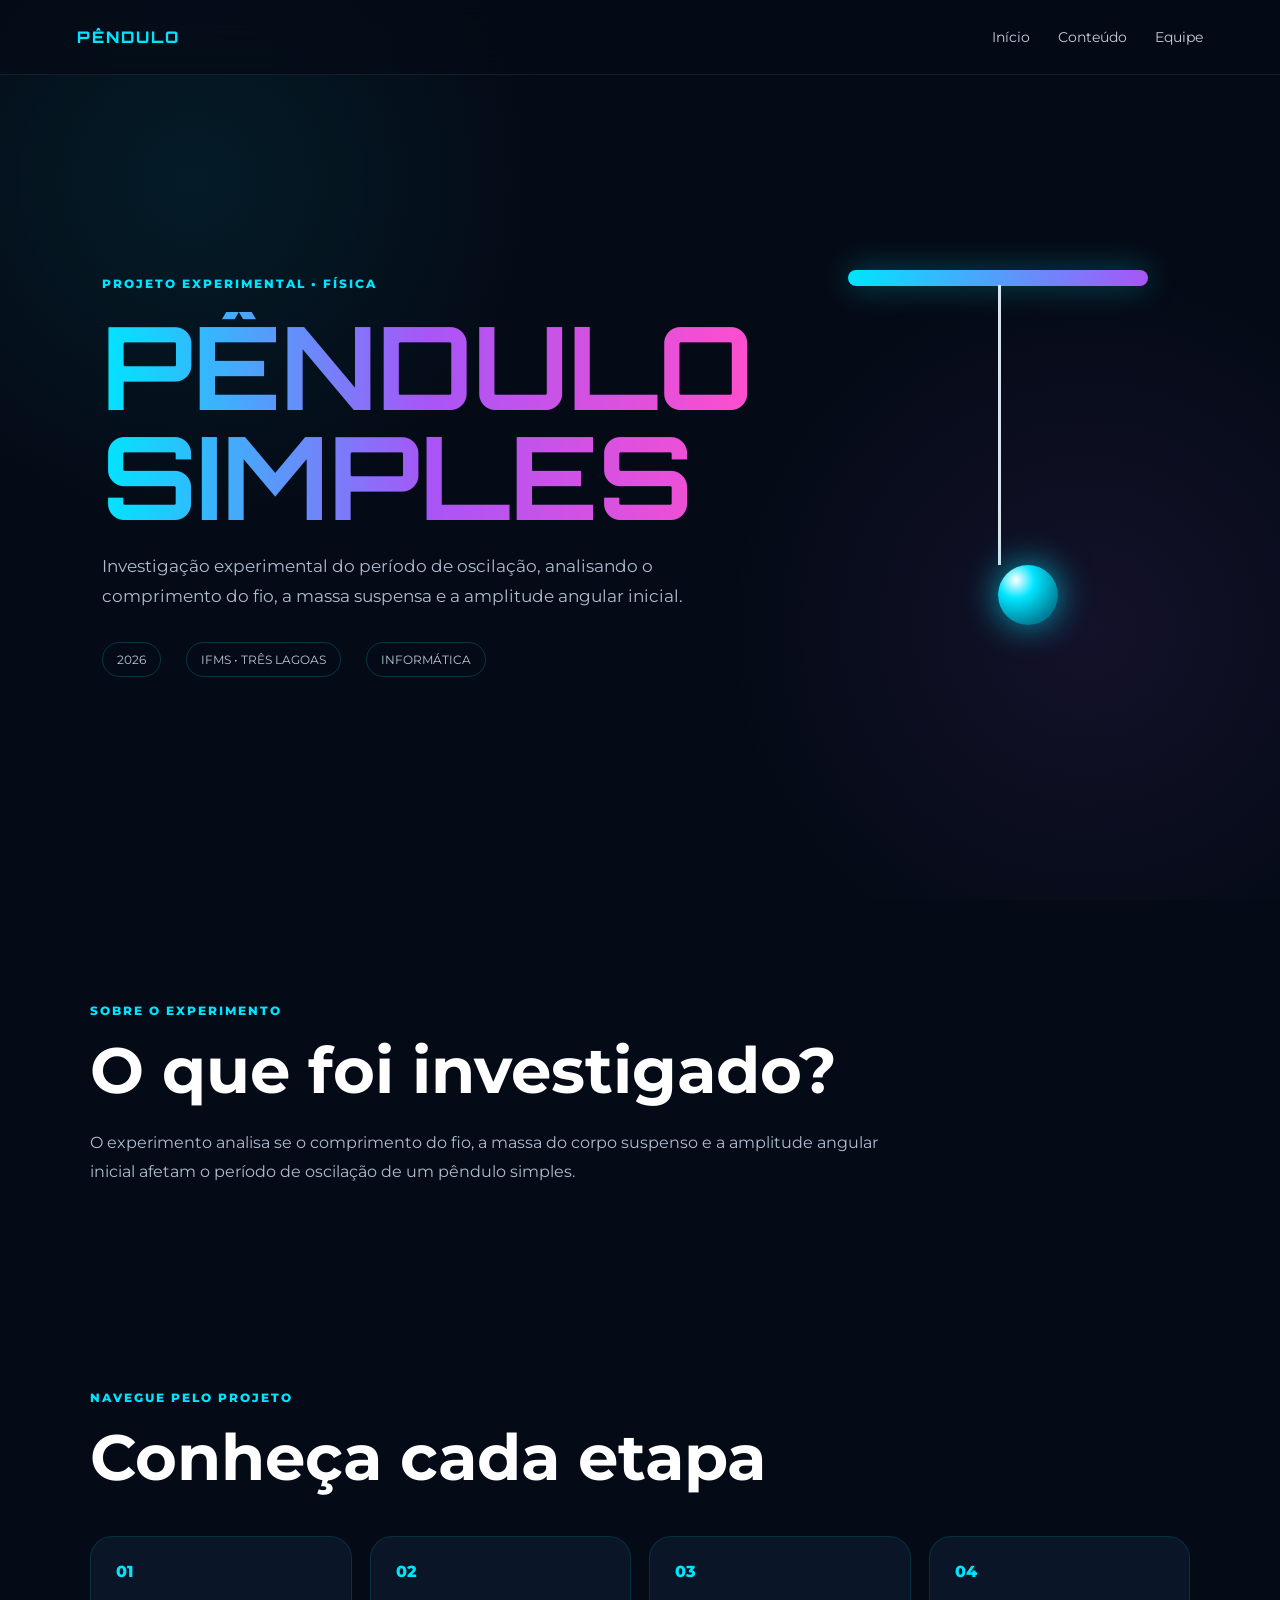
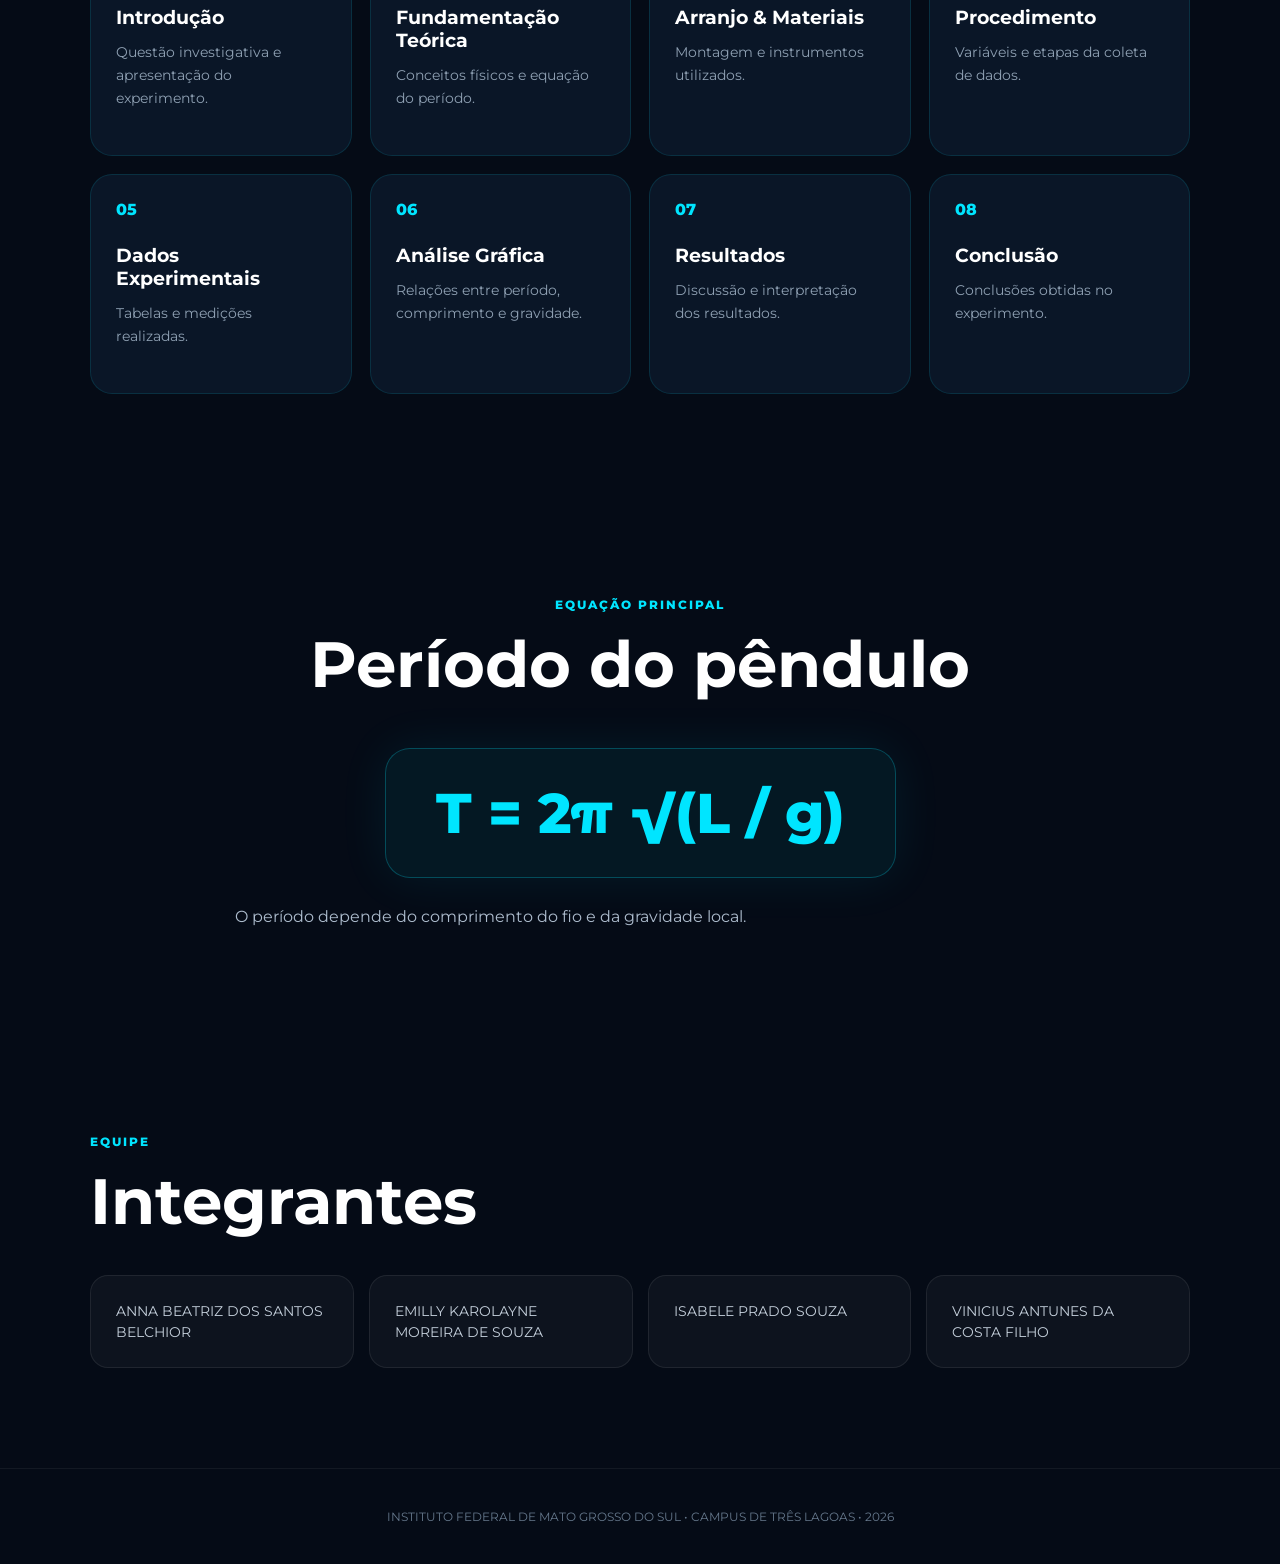
==== index.html @ b0c6aa23 "Add files via upload" ====
<!DOCTYPE html>

<html lang="pt-BR">
<head>
<meta charset="utf-8"/>
<meta content="width=device-width, initial-scale=1.0" name="viewport"/>
<title>Pêndulo Simples | Projeto Experimental</title>
<link href="style.css" rel="stylesheet"/>
</head>
<body>
<header class="navbar">
<a class="logo" href="index.html">PÊNDULO</a>
<nav>
<a href="#inicio">Início</a>
<a href="#conteudo">Conteúdo</a>
<a href="#equipe">Equipe</a>
</nav>
</header>
<main>
<section class="hero" id="inicio">
<div class="hero-text">
<span class="tag">PROJETO EXPERIMENTAL • FÍSICA</span>
<h1>PÊNDULO<br/>SIMPLES</h1>
<p>Investigação experimental do período de oscilação, analisando o comprimento do fio, a massa suspensa e a amplitude angular inicial.</p>
<div class="hero-info">
<span>2026</span><span>IFMS • TRÊS LAGOAS</span><span>INFORMÁTICA</span>
</div>
</div>
<div class="pendulum-area">
<div class="support"></div>
<div class="pendulum">
<div class="string"></div>
<div class="weight"></div>
</div>
</div>
</section>
<section class="intro-preview" id="conteudo">
<span class="tag">SOBRE O EXPERIMENTO</span>
<h2>O que foi investigado?</h2>
<p>O experimento analisa se o comprimento do fio, a massa do corpo suspenso e a amplitude angular inicial afetam o período de oscilação de um pêndulo simples.</p>
</section>
<section class="topics-section">
<div class="section-heading">
<span class="tag">NAVEGUE PELO PROJETO</span>
<h2>Conheça cada etapa</h2>
</div>
<div class="topic-grid">
<a class="topic-card" href="introducao.html"><span>01</span><h3>Introdução</h3><p>Questão investigativa e apresentação do experimento.</p></a>
<a class="topic-card" href="teoria.html"><span>02</span><h3>Fundamentação Teórica</h3><p>Conceitos físicos e equação do período.</p></a>
<a class="topic-card" href="materiais.html"><span>03</span><h3>Arranjo &amp; Materiais</h3><p>Montagem e instrumentos utilizados.</p></a>
<a class="topic-card" href="procedimento.html"><span>04</span><h3>Procedimento</h3><p>Variáveis e etapas da coleta de dados.</p></a>
<a class="topic-card" href="dados.html"><span>05</span><h3>Dados Experimentais</h3><p>Tabelas e medições realizadas.</p></a>
<a class="topic-card" href="graficos.html"><span>06</span><h3>Análise Gráfica</h3><p>Relações entre período, comprimento e gravidade.</p></a>
<a class="topic-card" href="resultados.html"><span>07</span><h3>Resultados</h3><p>Discussão e interpretação dos resultados.</p></a>
<a class="topic-card" href="conclusao.html"><span>08</span><h3>Conclusão</h3><p>Conclusões obtidas no experimento.</p></a>
</div>
</section>
<section class="formula-section">
<span class="tag">EQUAÇÃO PRINCIPAL</span>
<h2>Período do pêndulo</h2>
<div class="formula">T = 2π √(L / g)</div>
<p>O período depende do comprimento do fio e da gravidade local.</p>
</section>
<section class="team-section" id="equipe">
<span class="tag">EQUIPE</span>
<h2>Integrantes</h2>
<div class="team-grid">
<div class="team-member">ANNA BEATRIZ DOS SANTOS BELCHIOR</div>
<div class="team-member">EMILLY KAROLAYNE MOREIRA DE SOUZA</div>
<div class="team-member">ISABELE PRADO SOUZA</div>
<div class="team-member">VINICIUS ANTUNES DA COSTA FILHO</div>
</div>
</section>
</main>
<footer>INSTITUTO FEDERAL DE MATO GROSSO DO SUL • CAMPUS DE TRÊS LAGOAS • 2026</footer>
<script src="script.js"></script>
</body>
</html>
---- style.css ----
@import url('https://fonts.googleapis.com/css2?family=Montserrat:wght@400;500;600;700;800&family=Orbitron:wght@500;700;800&display=swap');

* { box-sizing: border-box; margin: 0; padding: 0; }

html { scroll-behavior: smooth; }

body {
    font-family: "Montserrat", sans-serif;
    background: #050b16;
    color: #fff;
    overflow-x: hidden;
}

body::before {
    content: "";
    position: fixed;
    inset: 0;
    background:
        radial-gradient(circle at 15% 20%, rgba(0,229,255,.08), transparent 28%),
        radial-gradient(circle at 85% 70%, rgba(168,85,247,.09), transparent 30%);
    pointer-events: none;
    z-index: -1;
}

.navbar {
    position: fixed;
    top: 0;
    left: 0;
    right: 0;
    height: 75px;
    display: flex;
    align-items: center;
    justify-content: space-between;
    padding: 0 6%;
    background: rgba(5,11,22,.75);
    backdrop-filter: blur(18px);
    border-bottom: 1px solid rgba(255,255,255,.08);
    z-index: 1000;
}

.logo {
    color: #00e5ff;
    text-decoration: none;
    font-family: Orbitron, sans-serif;
    font-weight: 800;
    letter-spacing: 2px;
}

.navbar nav { display: flex; gap: 28px; }

.navbar nav a {
    color: #c4cfdb;
    text-decoration: none;
    font-size: .9rem;
    transition: .3s;
}

.navbar nav a:hover { color: #00e5ff; }

.hero {
    min-height: 100vh;
    display: flex;
    align-items: center;
    justify-content: space-between;
    gap: 40px;
    padding: 130px 8% 80px;
    position: relative;
}

.hero-text { max-width: 700px; }

.tag {
    color: #00e5ff;
    font-size: .78rem;
    font-weight: 800;
    letter-spacing: 2px;
}

.hero h1 {
    font-family: Orbitron, sans-serif;
    font-size: clamp(3.5rem, 9vw, 8rem);
    line-height: .95;
    margin: 20px 0;
    background: linear-gradient(90deg,#00e5ff,#a855f7,#ff4ecd);
    -webkit-background-clip: text;
    -webkit-text-fill-color: transparent;
    transition: transform .3s;
}

.hero p {
    color: #aebdce;
    max-width: 620px;
    line-height: 1.8;
    font-size: 1.05rem;
}

.hero-info {
    display: flex;
    gap: 25px;
    margin-top: 30px;
    flex-wrap: wrap;
}

.hero-info span {
    padding: 9px 14px;
    border: 1px solid rgba(0,229,255,.2);
    border-radius: 30px;
    color: #b8c7d8;
    font-size: .75rem;
}

.pendulum-area {
    width: 360px;
    height: 450px;
    position: relative;
}

.support {
    position: absolute;
    top: 20px;
    left: 30px;
    width: 300px;
    height: 16px;
    border-radius: 20px;
    background: linear-gradient(90deg,#00e5ff,#a855f7);
    box-shadow: 0 0 30px rgba(0,229,255,.35);
}

.pendulum {
    position: absolute;
    top: 35px;
    left: 180px;
    width: 4px;
    height: 330px;
    transform-origin: top;
    animation: swing 3s ease-in-out infinite;
}

.string {
    width: 3px;
    height: 280px;
    background: #d8e4ef;
    margin: auto;
}

.weight {
    width: 60px;
    height: 60px;
    margin: 0 auto;
    border-radius: 50%;
    background: radial-gradient(circle at 30% 25%, #fff, #00e5ff 30%, #007f99 75%);
    box-shadow: 0 0 35px rgba(0,229,255,.7);
}

@keyframes swing {
    0%,100% { transform: rotate(-17deg); }
    50% { transform: rotate(17deg); }
}

.intro-preview,
.topics-section,
.formula-section,
.team-section {
    width: min(1100px,90%);
    margin: 0 auto;
    padding: 100px 0;
}

.intro-preview h2,
.section-heading h2,
.formula-section h2,
.team-section h2 {
    font-size: clamp(2rem,5vw,4rem);
    margin: 12px 0 20px;
}

.intro-preview p,
.formula-section p {
    color: #aebdce;
    line-height: 1.8;
    max-width: 800px;
}

.topic-grid {
    display: grid;
    grid-template-columns: repeat(4,1fr);
    gap: 18px;
    margin-top: 40px;
}

.topic-card {
    min-height: 220px;
    padding: 25px;
    border-radius: 22px;
    background: rgba(13,27,46,.75);
    border: 1px solid rgba(0,229,255,.12);
    text-decoration: none;
    color: white;
    transition: .35s;
}

.topic-card:hover {
    transform: translateY(-10px);
    border-color: #00e5ff;
    box-shadow: 0 15px 40px rgba(0,229,255,.1);
}

.topic-card span {
    color: #00e5ff;
    font-weight: 800;
}

.topic-card h3 { margin: 25px 0 12px; }

.topic-card p {
    color: #8fa0b3;
    line-height: 1.6;
    font-size: .9rem;
}

.formula-section {
    text-align: center;
}

.formula {
    display: inline-block;
    padding: 30px 50px;
    margin: 25px 0;
    font-size: clamp(1.8rem,5vw,3.5rem);
    font-weight: 800;
    color: #00e5ff;
    border-radius: 25px;
    background: rgba(0,229,255,.06);
    border: 1px solid rgba(0,229,255,.25);
    box-shadow: 0 0 50px rgba(0,229,255,.08);
}

.team-grid {
    display: grid;
    grid-template-columns: repeat(4,1fr);
    gap: 15px;
    margin-top: 35px;
}

.team-member {
    padding: 25px;
    border-radius: 18px;
    background: rgba(255,255,255,.035);
    border: 1px solid rgba(255,255,255,.08);
    color: #c4cfdb;
    font-size: .85rem;
    line-height: 1.5;
}

footer {
    text-align: center;
    padding: 40px 20px;
    color: #66788c;
    font-size: .75rem;
    border-top: 1px solid rgba(255,255,255,.06);
}

/* PÁGINAS INTERNAS */

.page-content {
    width: min(1100px,90%);
    margin: 0 auto;
    padding: 140px 0 80px;
}

.back-button {
    display: inline-block;
    margin-bottom: 35px;
    padding: 10px 18px;
    border: 1px solid rgba(0,229,255,.4);
    border-radius: 30px;
    color: #00e5ff;
    text-decoration: none;
    transition: .3s;
}

.back-button:hover {
    background: #00e5ff;
    color: #07111f;
    transform: translateX(-5px);
}

.page-header { margin-bottom: 45px; }

.page-header h1 {
    font-size: clamp(2.5rem,6vw,5rem);
    margin: 15px 0;
    background: linear-gradient(90deg,#00e5ff,#a855f7,#ff4ecd);
    -webkit-background-clip: text;
    -webkit-text-fill-color: transparent;
}

.page-header p { color: #aebdce; font-size: 1.1rem; }

.content-card {
    background: rgba(13,27,46,.8);
    border: 1px solid rgba(0,229,255,.15);
    border-radius: 25px;
    padding: 40px;
    margin-bottom: 30px;
    box-shadow: 0 20px 60px rgba(0,0,0,.25);
    opacity: 0;
    transform: translateY(35px);
    transition: opacity .8s ease, transform .8s ease;
}

.content-card.show {
    opacity: 1;
    transform: translateY(0);
}

.content-card h2 { color: #00e5ff; margin: 35px 0 15px; }
.content-card h2:first-child { margin-top: 0; }

.content-card h3 { color: #fff; }

.content-card p {
    color: #c4cfdb;
    line-height: 1.8;
    margin-bottom: 18px;
}

.highlight-box {
    margin: 30px 0;
    padding: 25px;
    border-left: 4px solid #a855f7;
    background: rgba(168,85,247,.08);
    border-radius: 12px;
}

.highlight-box h3 { color: #d8a7ff; margin-top: 0; }

.formula-box {
    display: flex;
    justify-content: center;
    align-items: center;
    padding: 30px;
    margin: 30px 0;
    border-radius: 20px;
    background: linear-gradient(135deg,rgba(0,229,255,.1),rgba(168,85,247,.1));
    border: 1px solid rgba(0,229,255,.3);
}

.formula-box span { font-size: 2rem; font-weight: bold; color: #fff; }

.material-grid,
.variable-grid {
    display: grid;
    grid-template-columns: repeat(3,1fr);
    gap: 20px;
    margin: 25px 0 40px;
}

.material-item,
.variable-card {
    padding: 25px;
    background: rgba(255,255,255,.035);
    border-radius: 18px;
    border: 1px solid rgba(255,255,255,.08);
    transition: .3s;
}

.material-item:hover {
    transform: translateY(-7px);
    border-color: #00e5ff;
}

.material-item > span {
    color: #00e5ff;
    font-size: .8rem;
    font-weight: bold;
}

.material-item h3 { margin: 10px 0; }

.variable-card { background: rgba(168,85,247,.08); border-color: rgba(168,85,247,.2); }
.variable-card h3 { color: #d39cff; }

.table-wrapper { overflow-x: auto; margin-bottom: 40px; }

.data-table {
    width: 100%;
    border-collapse: collapse;
    margin: 25px 0 40px;
}

.data-table th {
    background: rgba(0,229,255,.12);
    color: #00e5ff;
    padding: 15px;
    text-align: center;
}

.data-table td {
    padding: 13px;
    text-align: center;
    color: #c4cfdb;
    border-bottom: 1px solid rgba(255,255,255,.08);
}

.data-table tr:hover td { background: rgba(255,255,255,.035); }

.steps { padding-left: 25px; }

.steps li {
    color: #c4cfdb;
    line-height: 1.8;
    margin-bottom: 18px;
    padding-left: 8px;
}

.steps strong { color: #00e5ff; }

.stage {
    padding: 25px;
    margin: 20px 0;
    border-radius: 18px;
    background: rgba(255,255,255,.035);
    border-left: 3px solid #a855f7;
}

.stage h3 { margin-top: 0; color: #fff; }

.graph-placeholder {
    min-height: 250px;
    margin: 30px 0 45px;
    border: 2px dashed rgba(0,229,255,.3);
    border-radius: 20px;
    display: flex;
    flex-direction: column;
    justify-content: center;
    align-items: center;
    background: rgba(0,229,255,.03);
}

.graph-placeholder span {
    color: #00e5ff;
    font-size: 1.3rem;
    font-weight: bold;
}

.graph-placeholder small { margin-top: 10px; color: #8495a8; }

.result-highlight {
    text-align: center;
    padding: 35px;
    margin: 35px 0;
    border-radius: 20px;
    background: linear-gradient(135deg,rgba(0,229,255,.1),rgba(168,85,247,.12));
}

.result-highlight span { display: block; color: #aebdce; margin-bottom: 10px; }
.result-highlight strong { font-size: 2.5rem; color: #00e5ff; }

.final-message {
    margin-top: 40px;
    padding: 35px;
    text-align: center;
    border-radius: 20px;
    background: linear-gradient(135deg,rgba(0,229,255,.08),rgba(255,78,205,.08));
    border: 1px solid rgba(0,229,255,.2);
}

.final-message span {
    font-size: .8rem;
    color: #00e5ff;
    letter-spacing: 3px;
}

.final-message h3 { font-size: 1.5rem; margin-top: 12px; }

.topic-card,
.intro-preview,
.formula-section,
.team-member {
    opacity: 0;
    transform: translateY(35px);
    transition: opacity .8s ease, transform .8s ease;
}

.topic-card.show,
.intro-preview.show,
.formula-section.show,
.team-member.show {
    opacity: 1;
    transform: translateY(0);
}

.topic-card:nth-child(1) { transition-delay: .1s; }
.topic-card:nth-child(2) { transition-delay: .2s; }
.topic-card:nth-child(3) { transition-delay: .3s; }
.topic-card:nth-child(4) { transition-delay: .4s; }
.topic-card:nth-child(5) { transition-delay: .5s; }
.topic-card:nth-child(6) { transition-delay: .6s; }
.topic-card:nth-child(7) { transition-delay: .7s; }
.topic-card:nth-child(8) { transition-delay: .8s; }

@media (max-width: 950px) {
    .topic-grid { grid-template-columns: repeat(2,1fr); }
    .team-grid { grid-template-columns: repeat(2,1fr); }
    .hero { flex-direction: column; text-align: center; }
    .hero-info { justify-content: center; }
}

@media (max-width: 800px) {
    .material-grid,.variable-grid { grid-template-columns: 1fr; }
    .content-card { padding: 25px; }
    .page-content { padding-top: 120px; }
}

@media (max-width: 600px) {
    .navbar nav { display: none; }
    .topic-grid,.team-grid { grid-template-columns: 1fr; }
    .pendulum-area { transform: scale(.8); }
}

@media (max-width: 500px) {
    .page-header h1 { font-size: 2.5rem; }
    .content-card { padding: 20px; }
    .formula-box span { font-size: 1.4rem; }
}
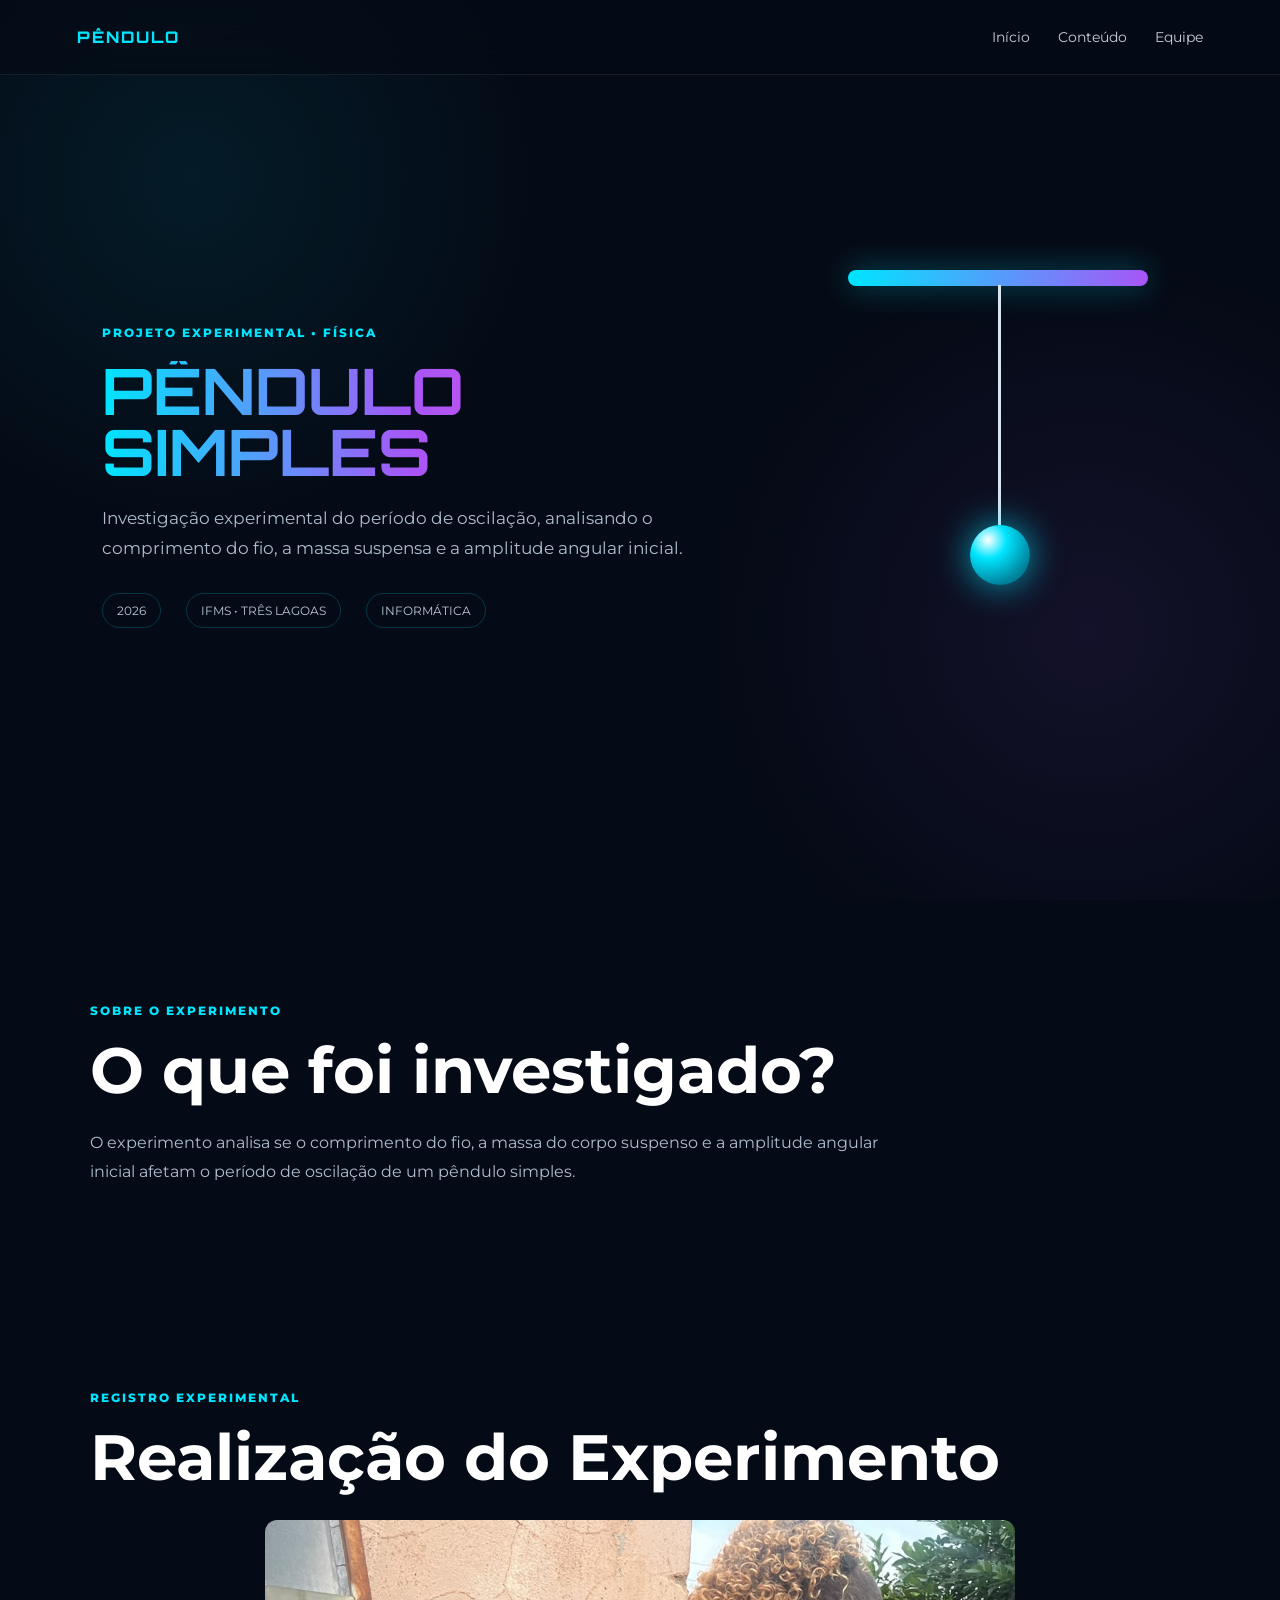
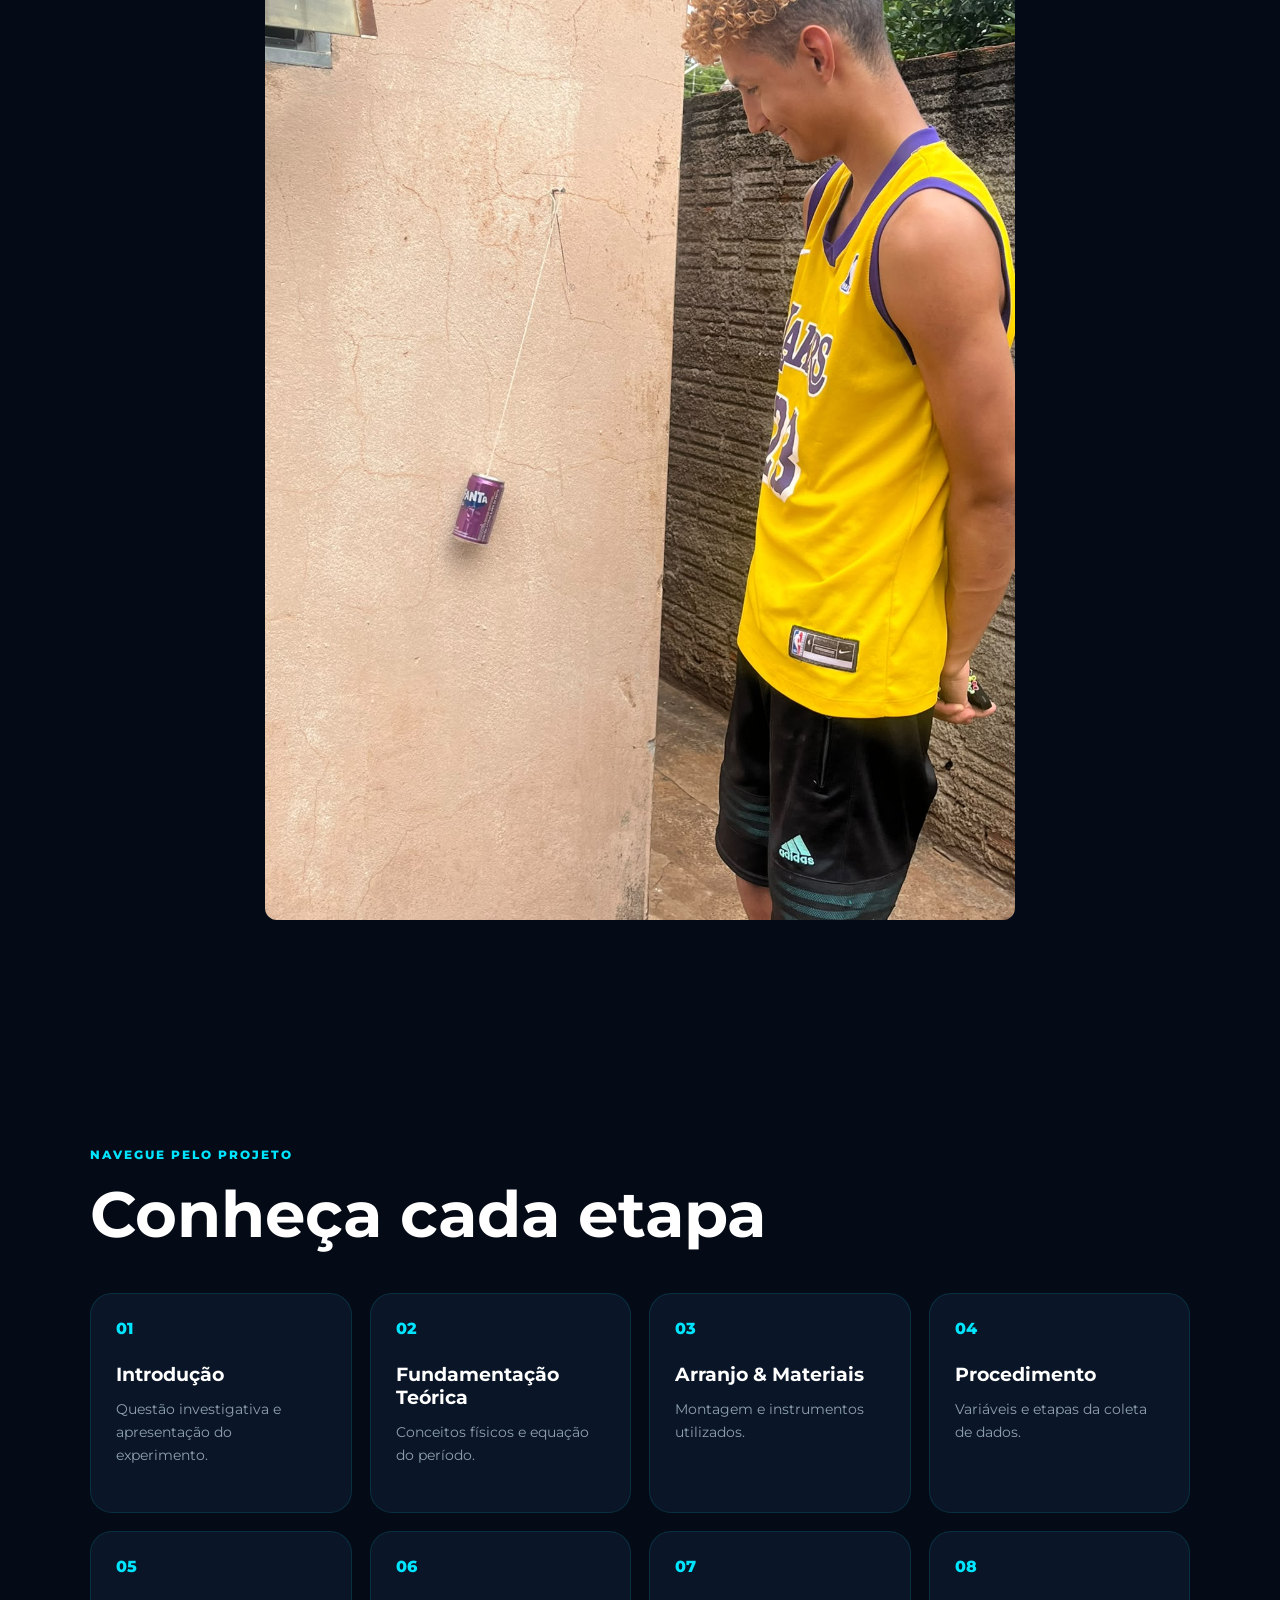
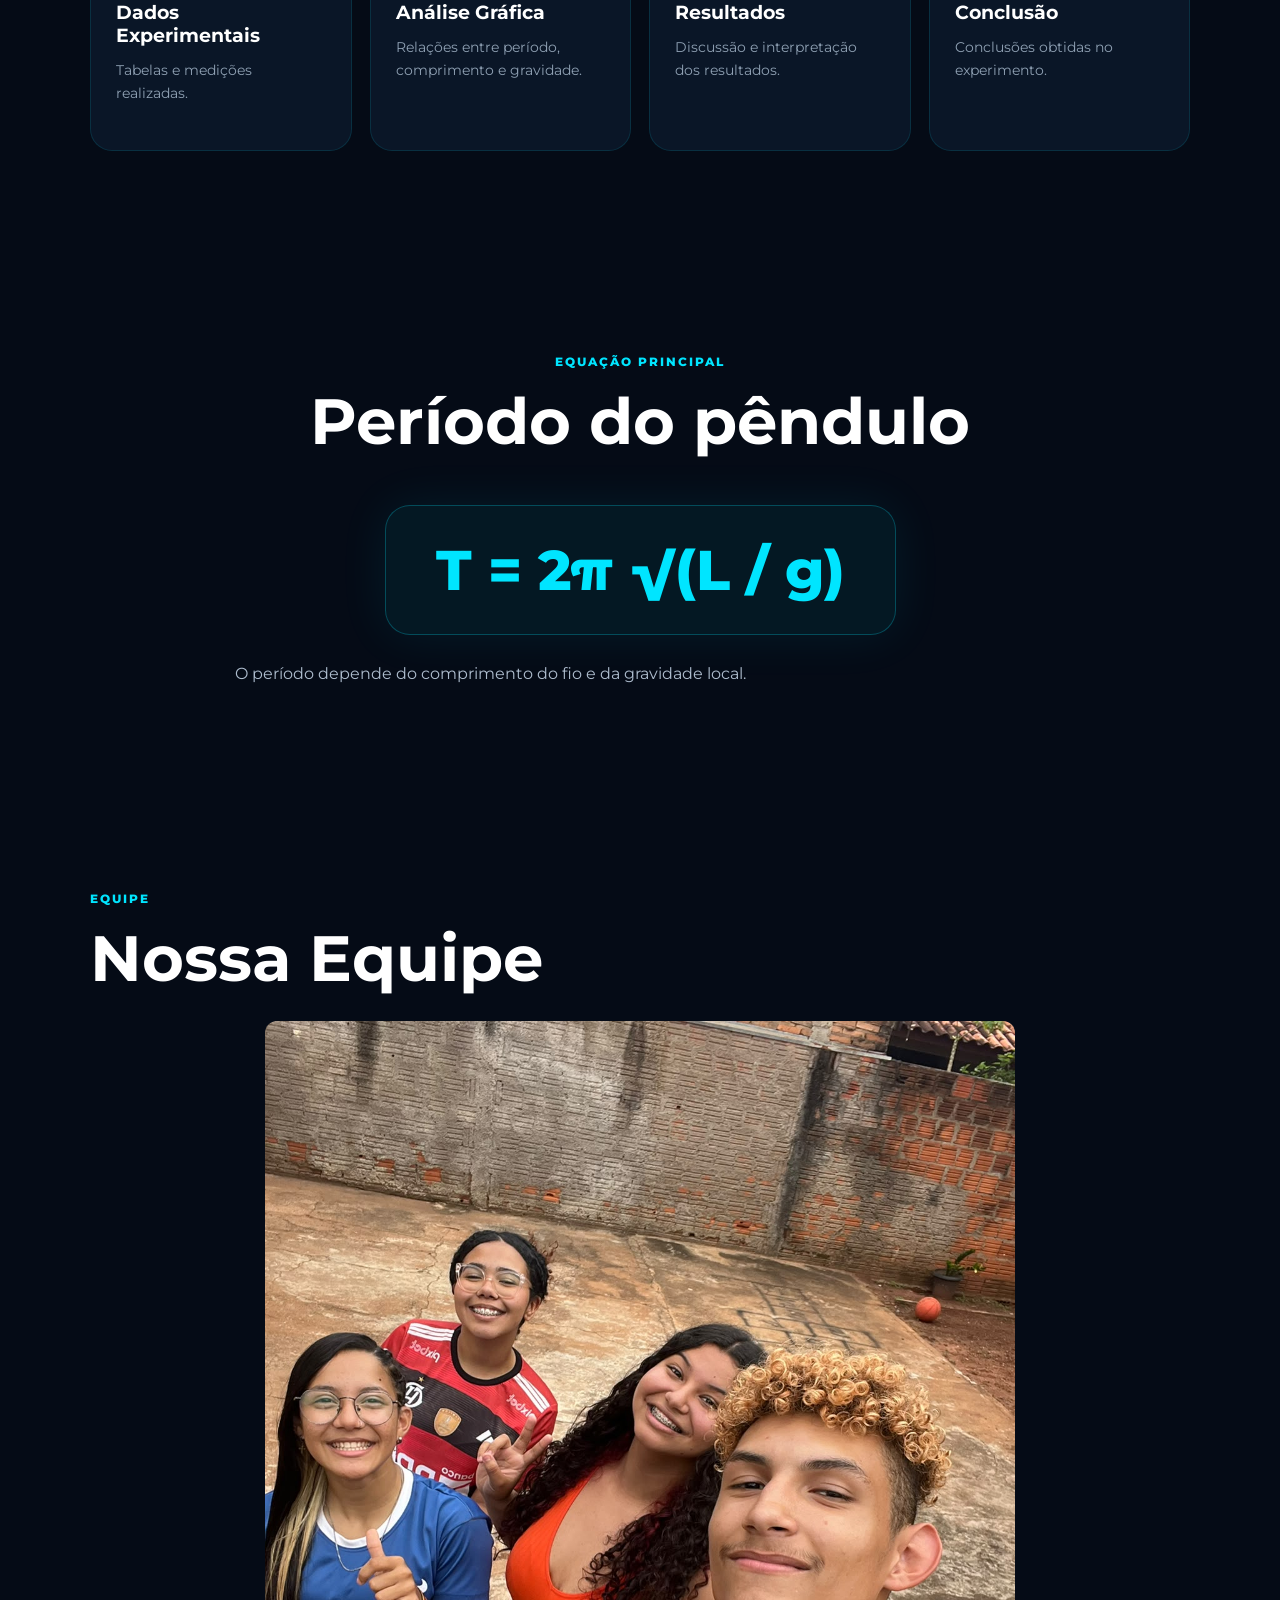
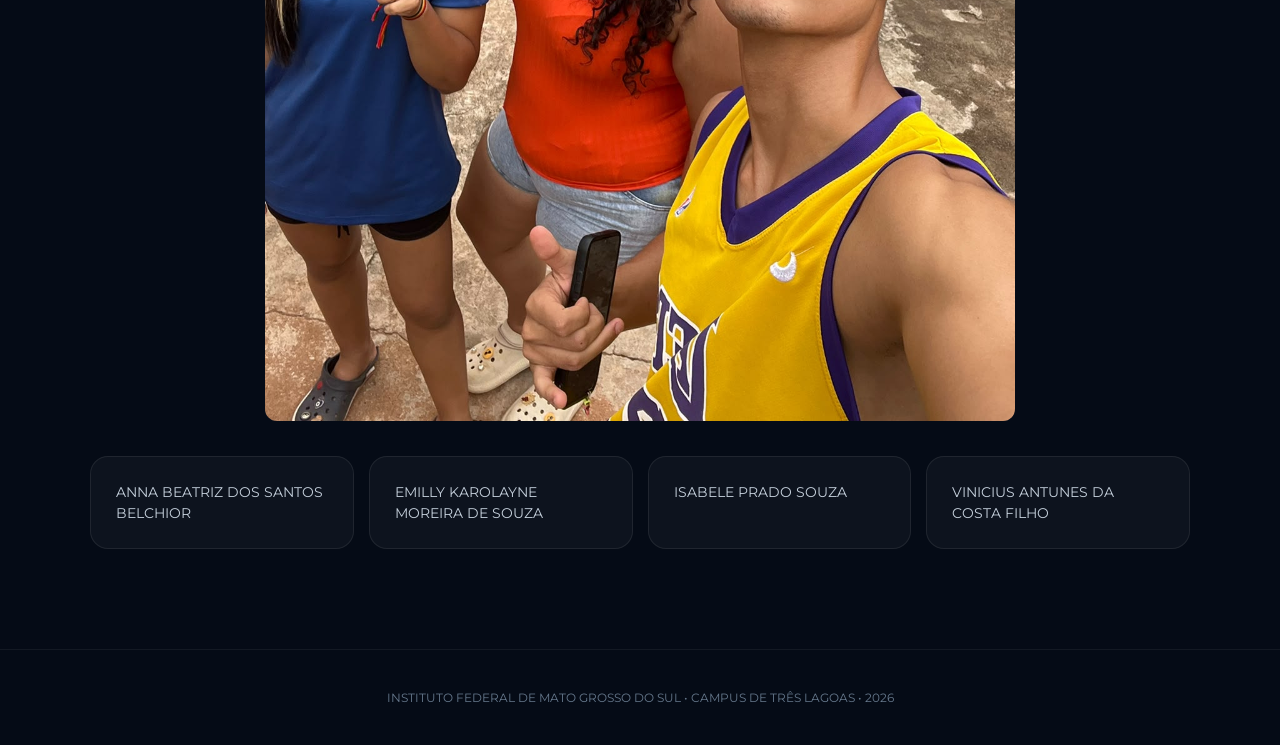
==== commit bc8f34ae: "Update index.html" ====
--- a/index.html
+++ b/index.html
@@ -39,6 +39,15 @@
 <h2>O que foi investigado?</h2>
 <p>O experimento analisa se o comprimento do fio, a massa do corpo suspenso e a amplitude angular inicial afetam o período de oscilação de um pêndulo simples.</p>
 </section>
+  <section class="intro-preview">
+  <span class="tag">REGISTRO EXPERIMENTAL</span>
+  <h2>Realização do Experimento</h2>
+  <img
+    src="nosso_experimento.jpeg"
+    alt="Integrantes realizando o experimento do pêndulo simples"
+    style="display:block;width:100%;max-width:750px;height:auto;margin:24px auto;border-radius:12px;"
+  />
+</section>
 <section class="topics-section">
 <div class="section-heading">
 <span class="tag">NAVEGUE PELO PROJETO</span>
@@ -63,7 +72,14 @@
 </section>
 <section class="team-section" id="equipe">
 <span class="tag">EQUIPE</span>
-<h2>Integrantes</h2>
+<h2>Nossa Equipe</h2>
+
+<img
+  src="nossa_equipe.jpeg"
+  alt="Foto dos integrantes do projeto"
+  style="display:block;width:100%;max-width:750px;height:auto;margin:24px auto;border-radius:12px;"
+/>
+
 <div class="team-grid">
 <div class="team-member">ANNA BEATRIZ DOS SANTOS BELCHIOR</div>
 <div class="team-member">EMILLY KAROLAYNE MOREIRA DE SOUZA</div>
@@ -75,4 +91,4 @@
 <footer>INSTITUTO FEDERAL DE MATO GROSSO DO SUL • CAMPUS DE TRÊS LAGOAS • 2026</footer>
 <script src="script.js"></script>
 </body>
-</html>+</html>
--- a/style.css
+++ b/style.css
@@ -78,7 +78,7 @@
 
 .hero h1 {
     font-family: Orbitron, sans-serif;
-    font-size: clamp(3.5rem, 9vw, 8rem);
+    font-size: clamp(2.5rem, 5vw, 5rem);
     line-height: .95;
     margin: 20px 0;
     background: linear-gradient(90deg,#00e5ff,#a855f7,#ff4ecd);
@@ -138,7 +138,7 @@
 
 .string {
     width: 3px;
-    height: 280px;
+    height: 240px;
     background: #d8e4ef;
     margin: auto;
 }
@@ -146,7 +146,10 @@
 .weight {
     width: 60px;
     height: 60px;
-    margin: 0 auto;
+    position: relative;
+    left: 50%;
+    transform: translateX(-50%);
+    margin: 0;
     border-radius: 50%;
     background: radial-gradient(circle at 30% 25%, #fff, #00e5ff 30%, #007f99 75%);
     box-shadow: 0 0 35px rgba(0,229,255,.7);
@@ -523,4 +526,4 @@
     .page-header h1 { font-size: 2.5rem; }
     .content-card { padding: 20px; }
     .formula-box span { font-size: 1.4rem; }
-}+}
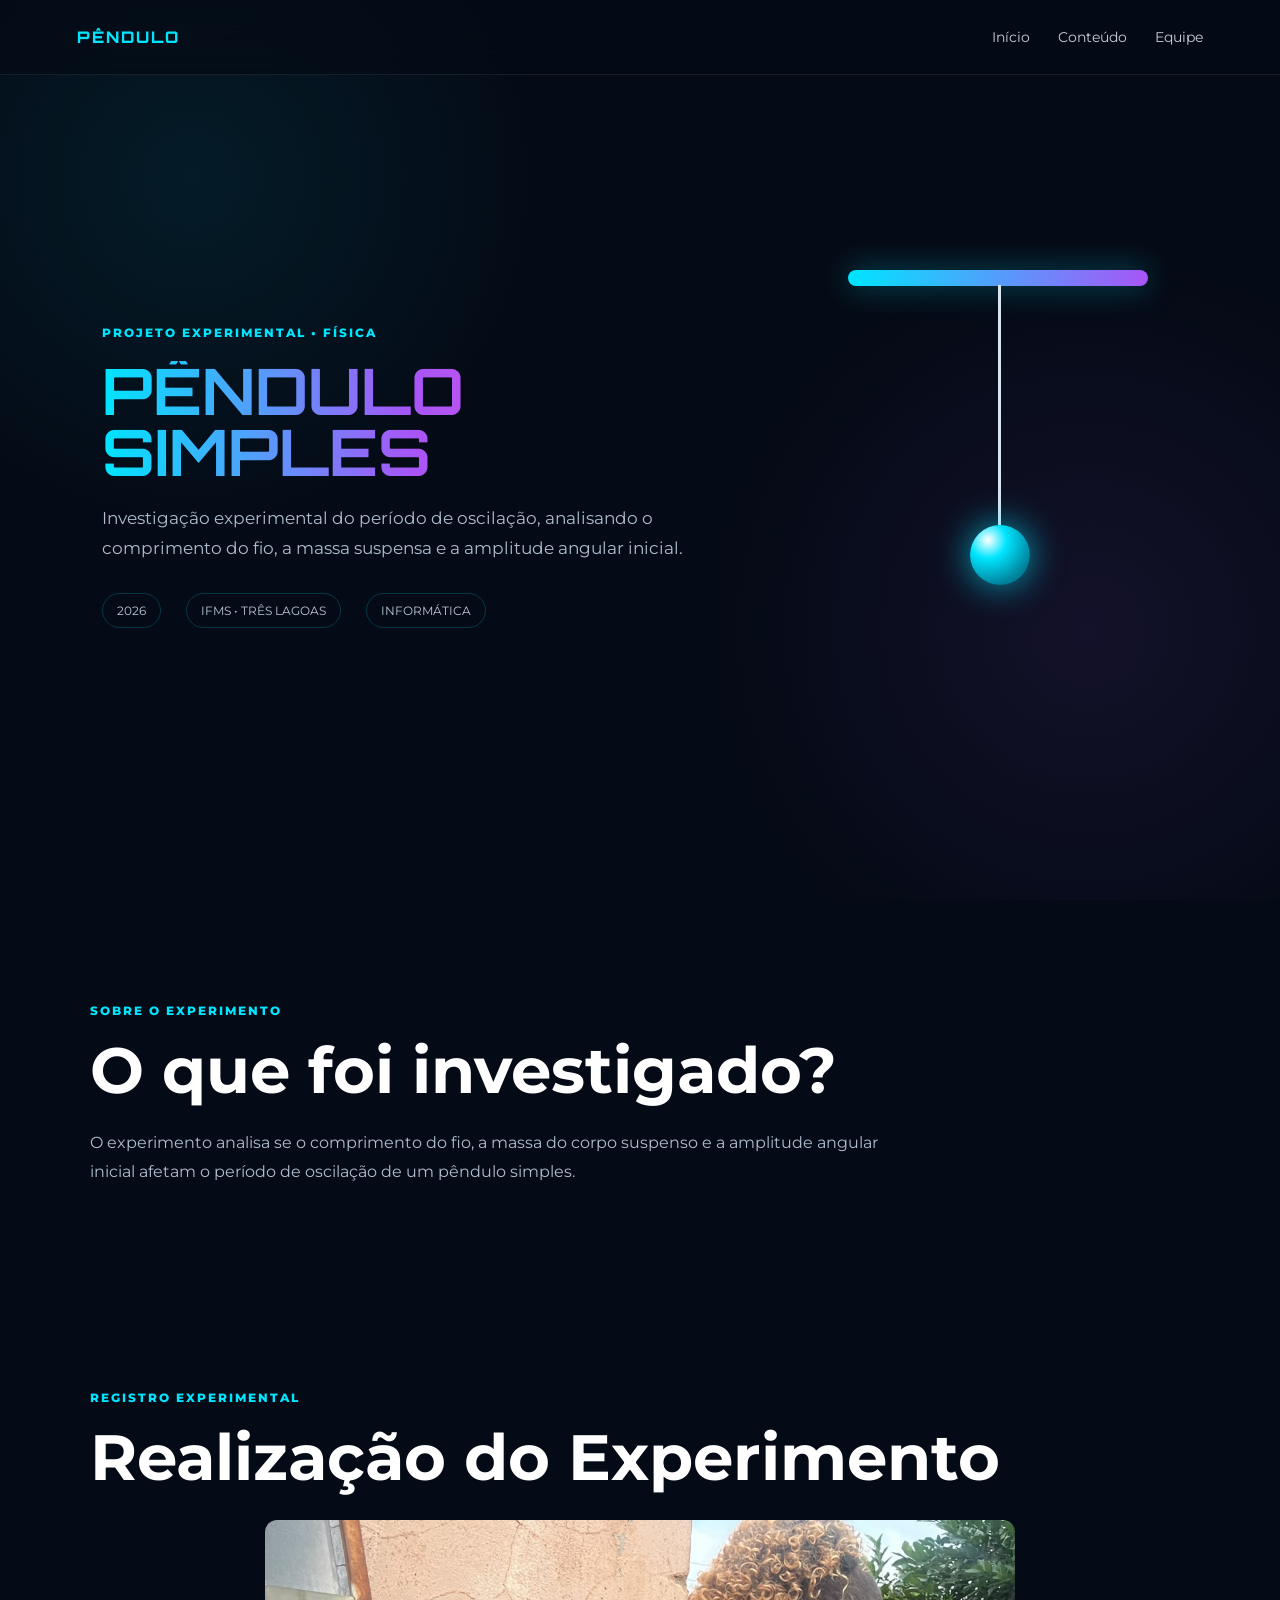
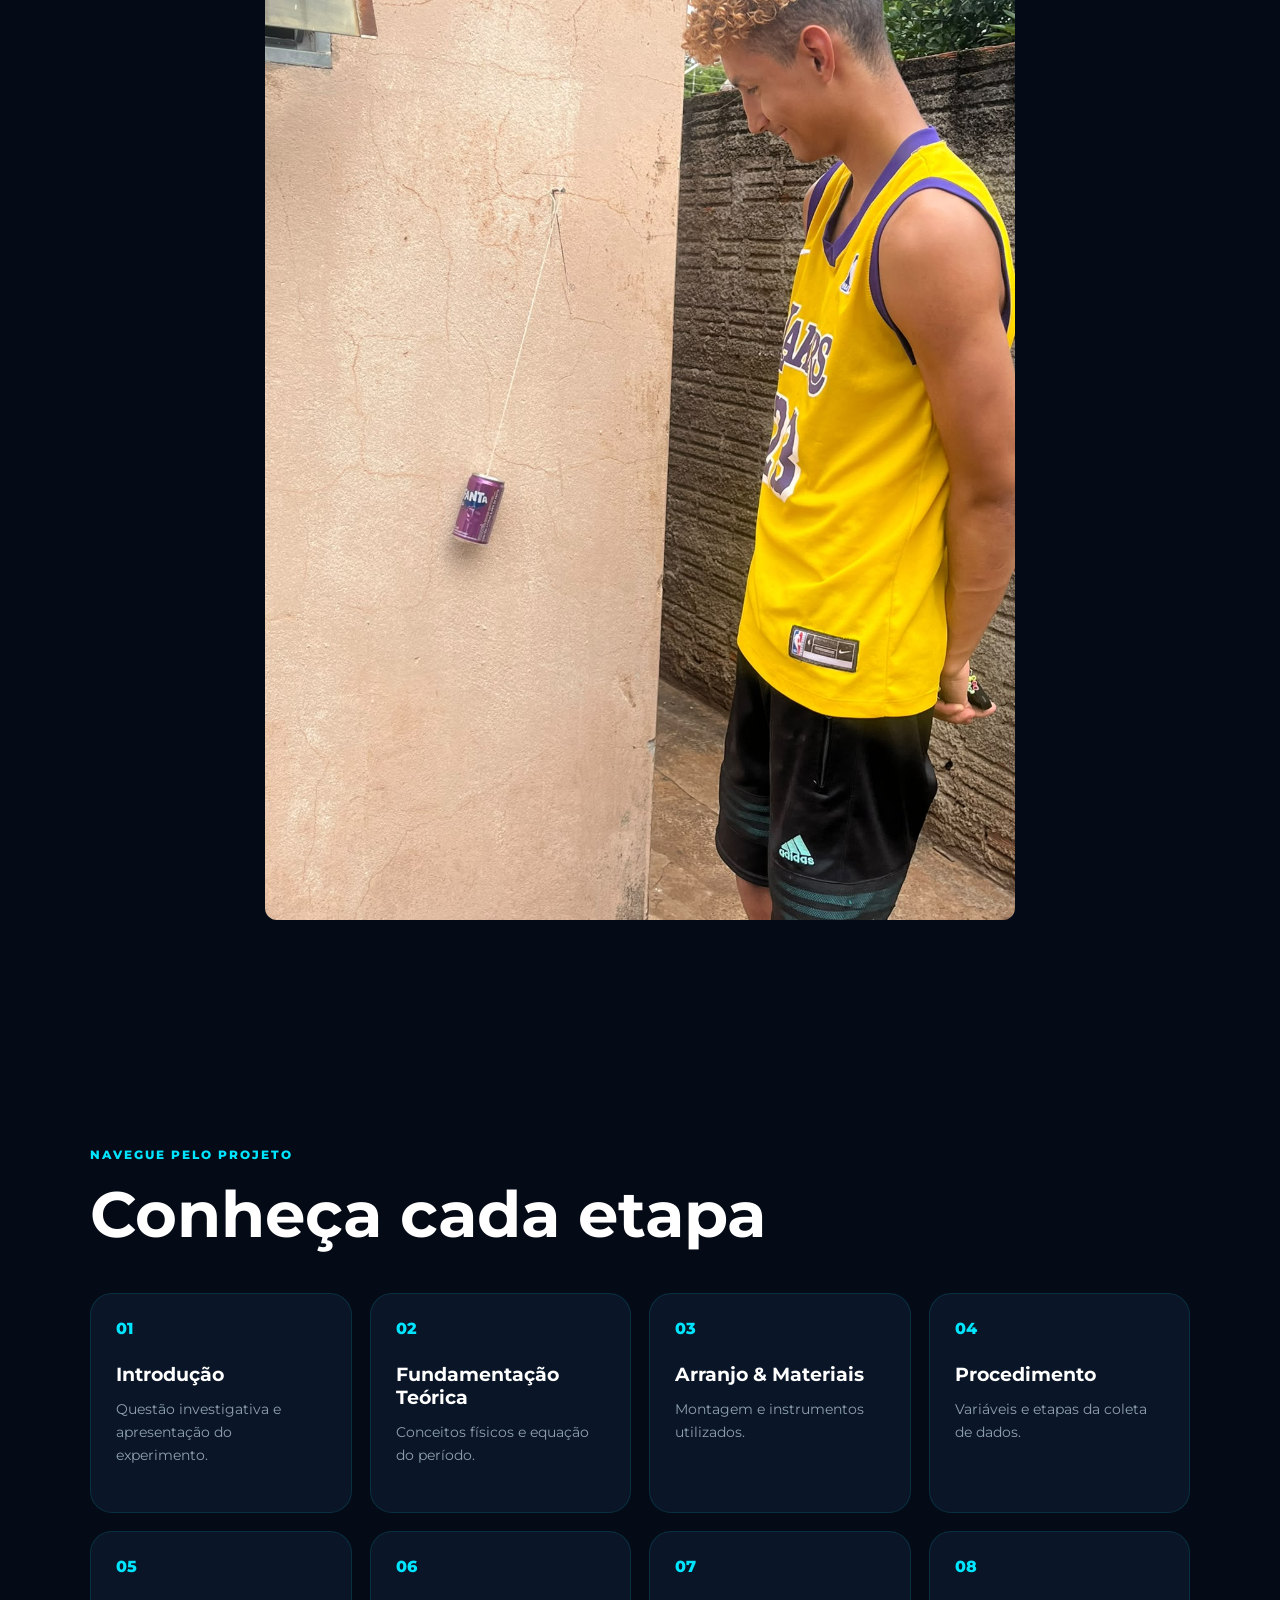
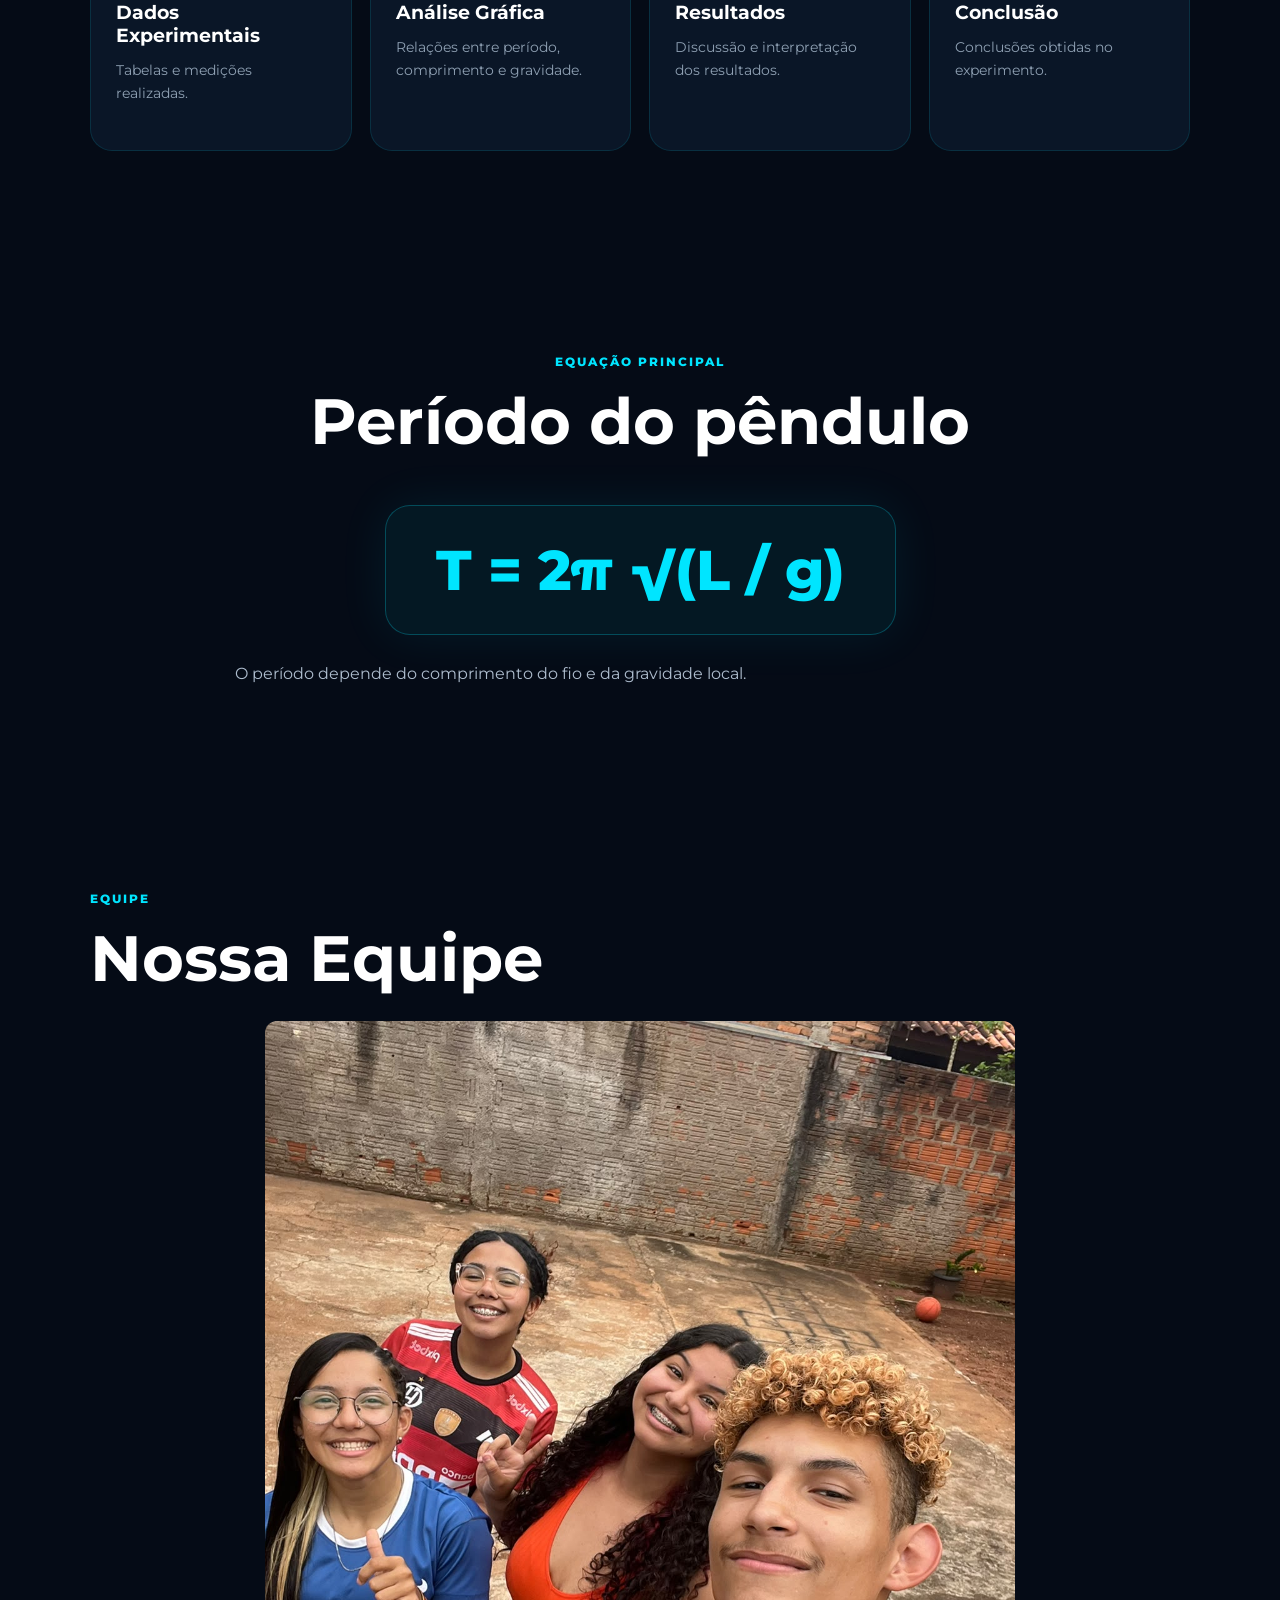
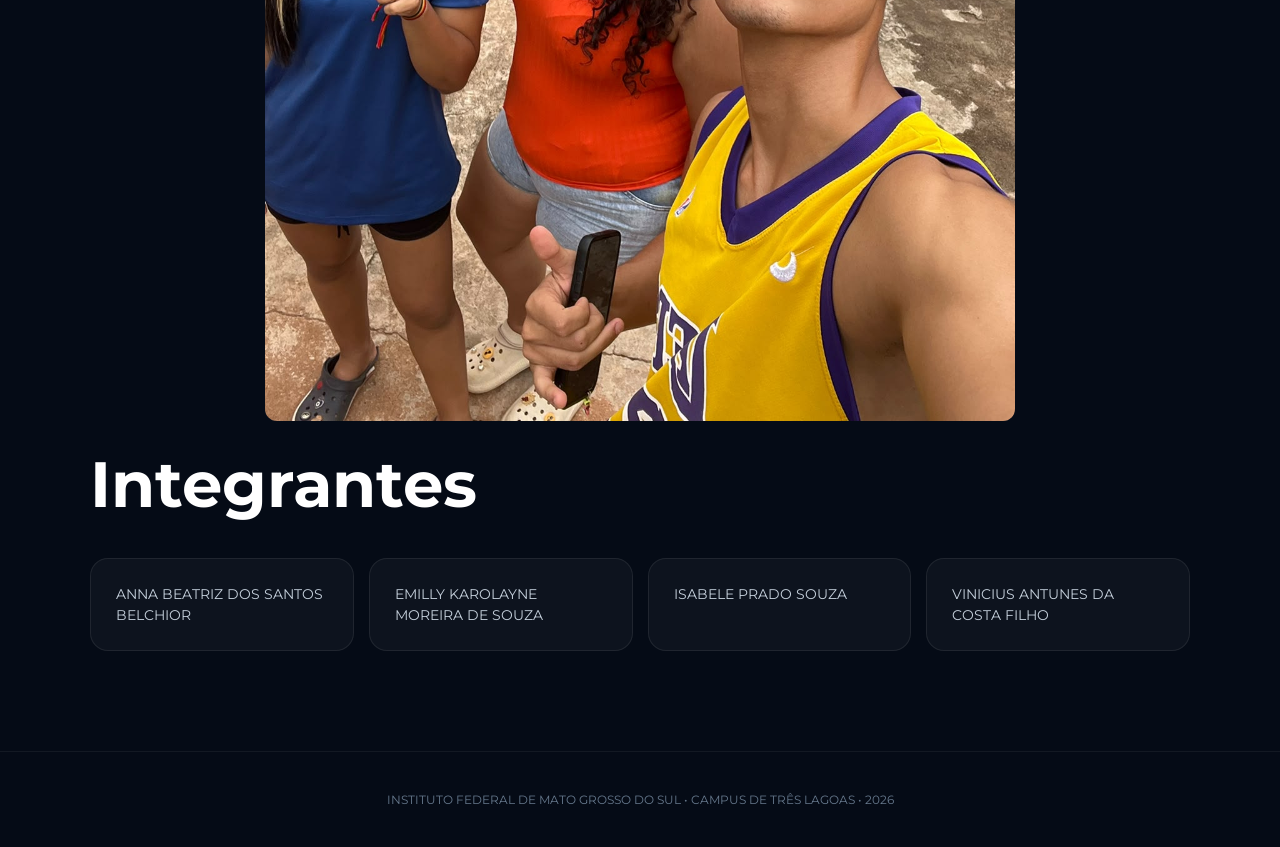
==== commit 2ba671b7: "Update index.html" ====
--- a/index.html
+++ b/index.html
@@ -79,7 +79,7 @@
   alt="Foto dos integrantes do projeto"
   style="display:block;width:100%;max-width:750px;height:auto;margin:24px auto;border-radius:12px;"
 />
-
+<h2>Integrantes</h2>
 <div class="team-grid">
 <div class="team-member">ANNA BEATRIZ DOS SANTOS BELCHIOR</div>
 <div class="team-member">EMILLY KAROLAYNE MOREIRA DE SOUZA</div>
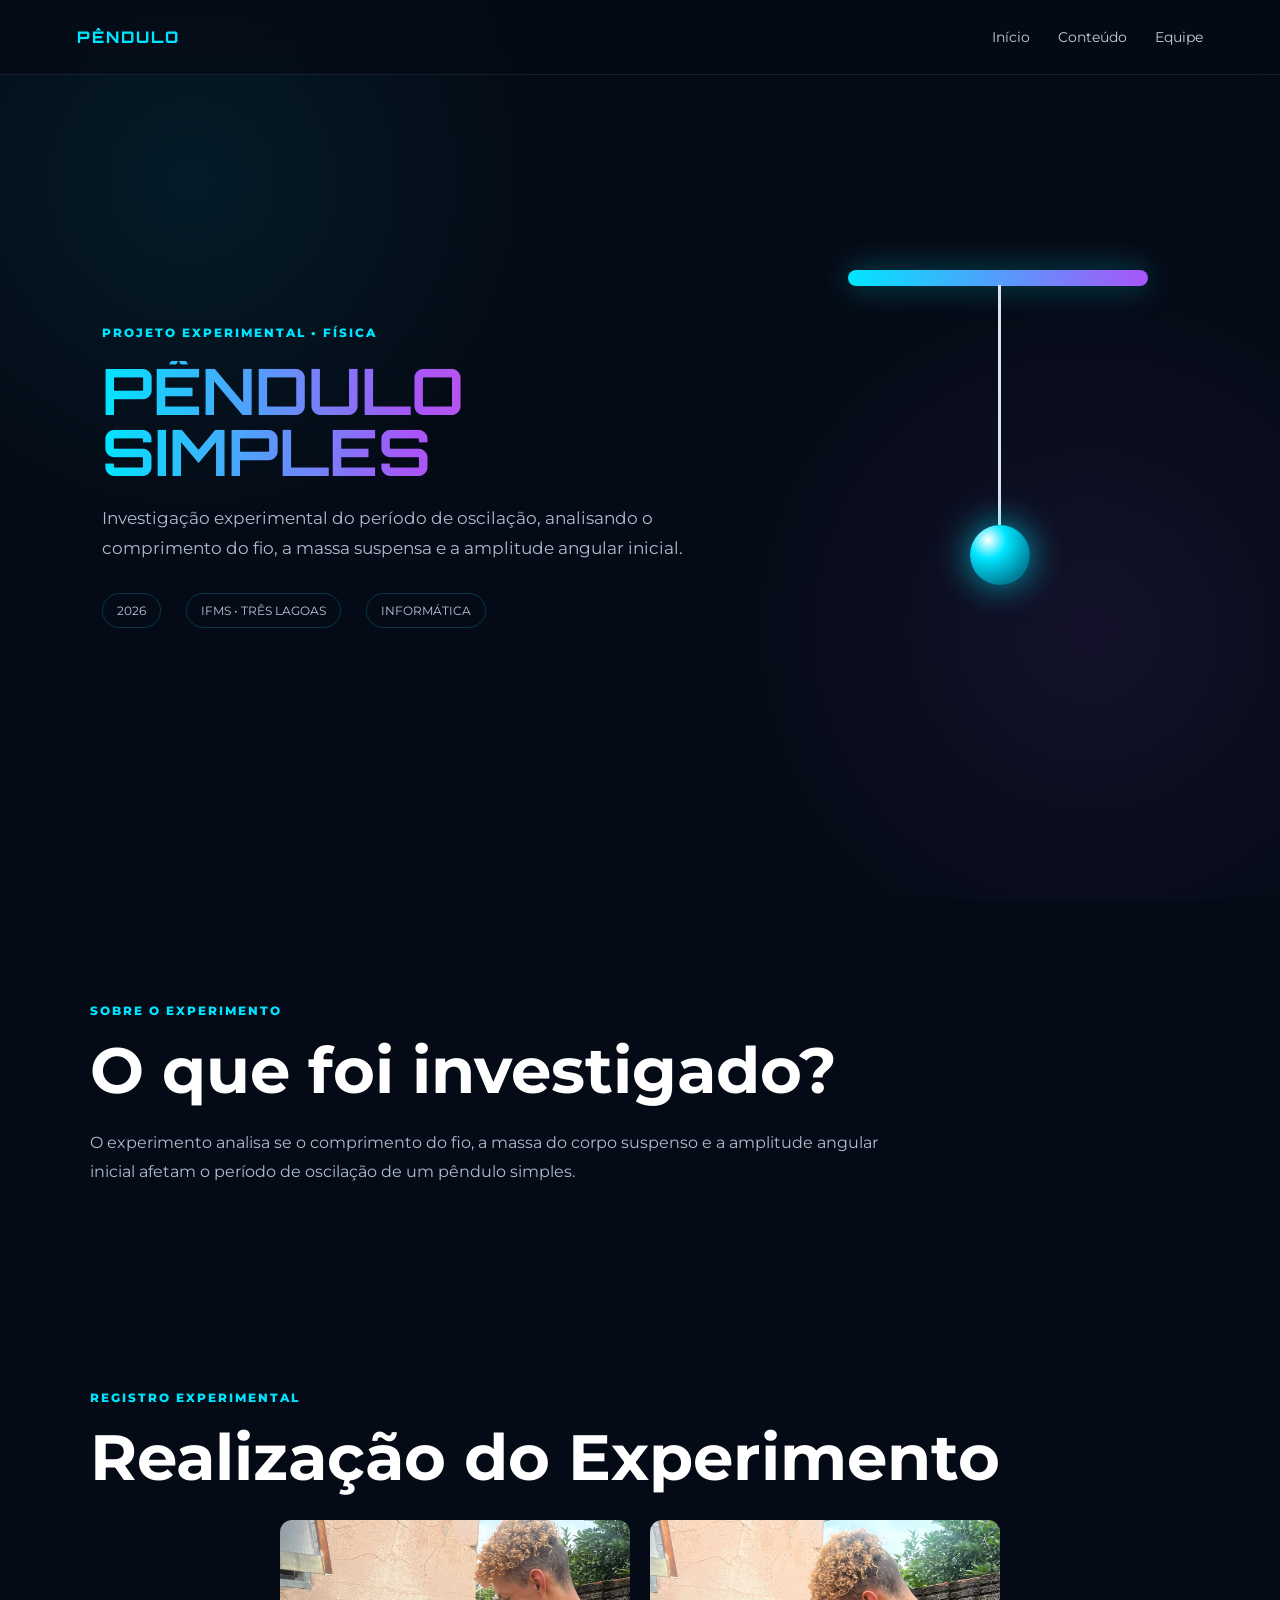
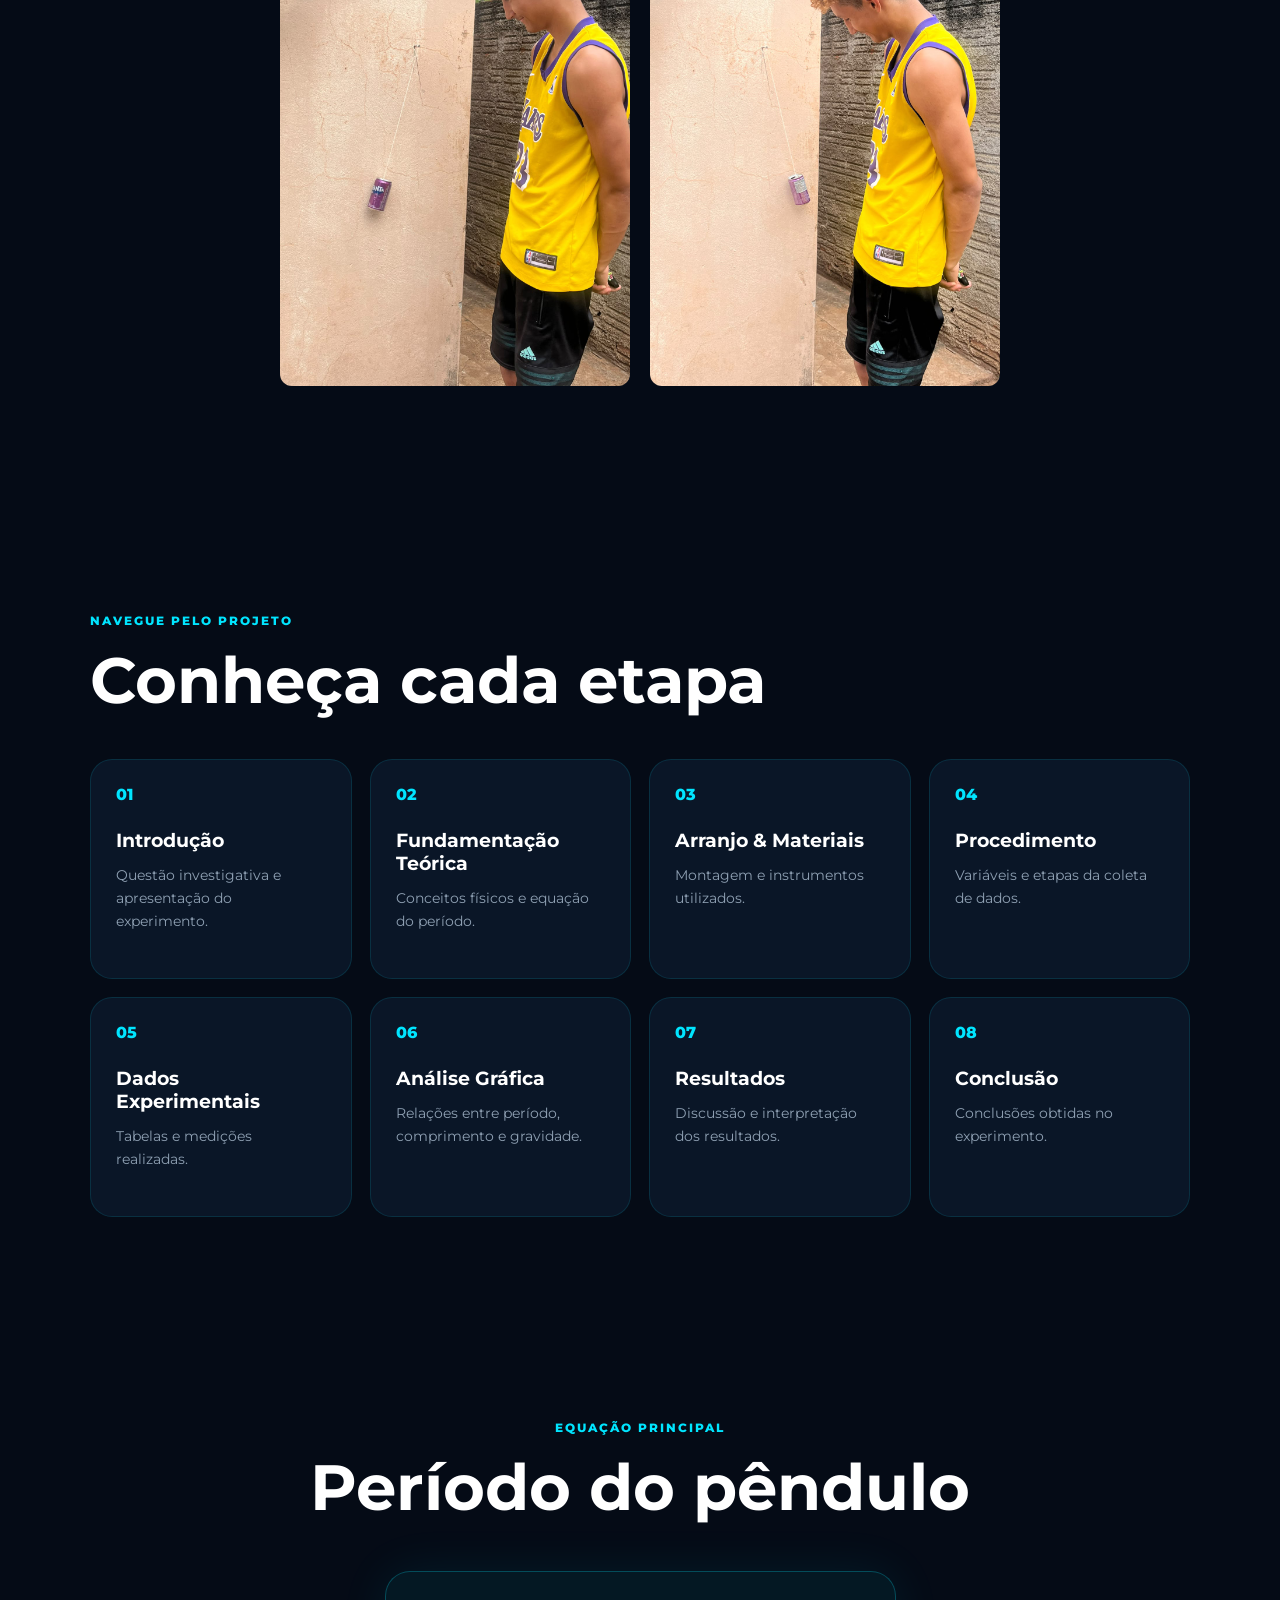
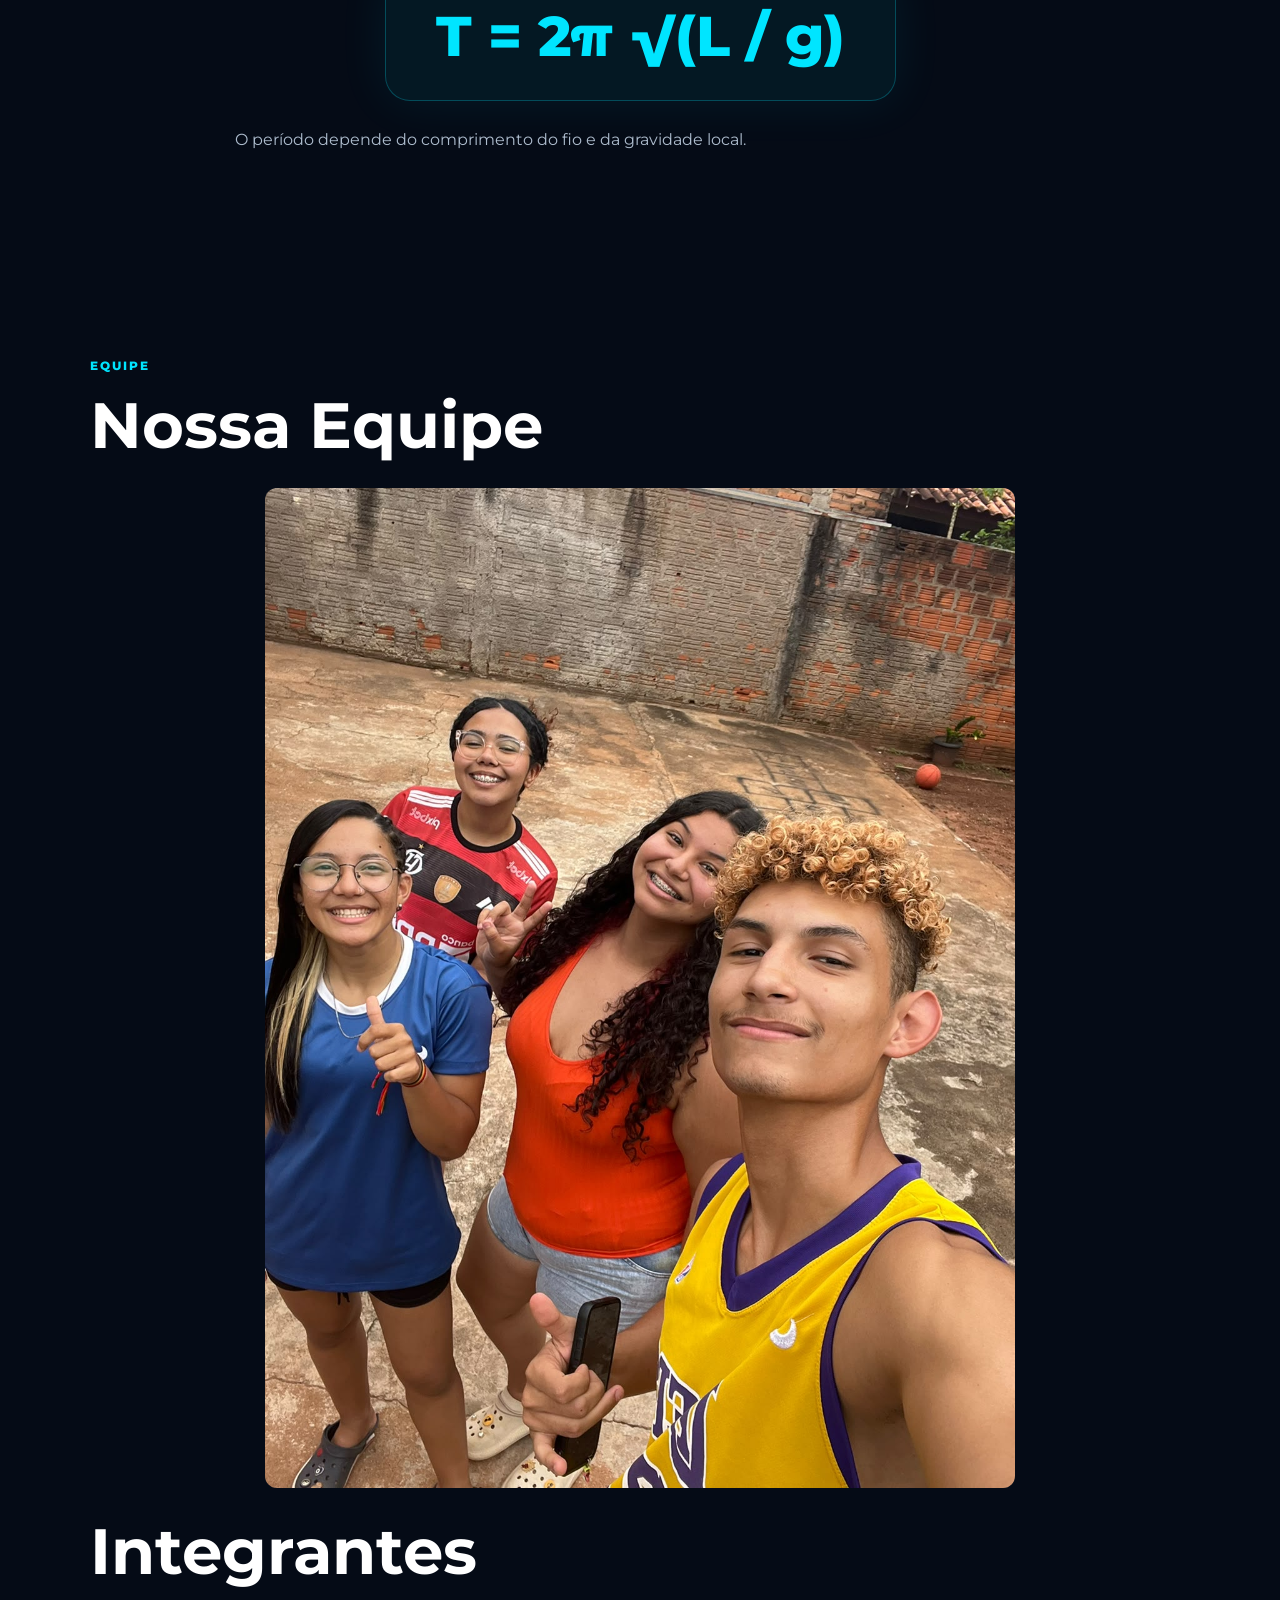
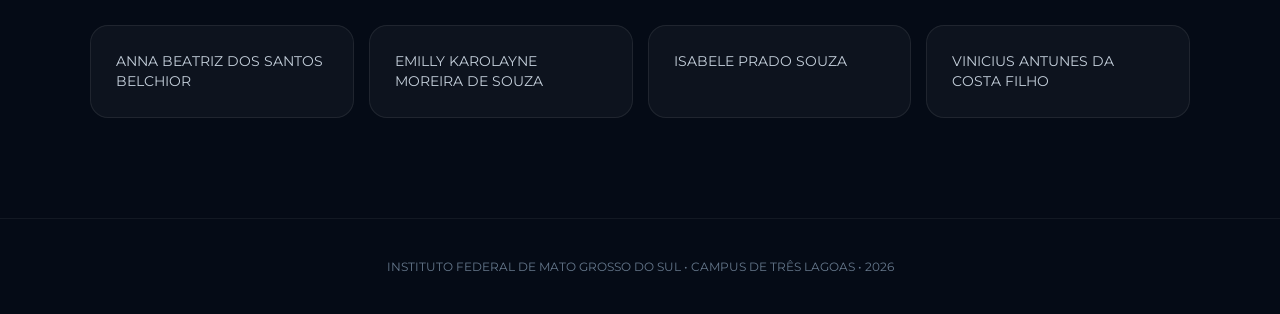
==== commit d668109f: "Update index.html" ====
--- a/index.html
+++ b/index.html
@@ -42,11 +42,23 @@
   <section class="intro-preview">
   <span class="tag">REGISTRO EXPERIMENTAL</span>
   <h2>Realização do Experimento</h2>
+ 
+<div style="display:flex;justify-content:center;align-items:center;gap:20px;flex-wrap:wrap;margin:24px auto;">
+
   <img
     src="nosso_experimento.jpeg"
-    alt="Integrantes realizando o experimento do pêndulo simples"
-    style="display:block;width:100%;max-width:750px;height:auto;margin:24px auto;border-radius:12px;"
+    alt="Primeiro registro do experimento"
+    style="width:45%;max-width:350px;height:auto;border-radius:12px;"
   />
+
+  <img
+    src="experimento_2.jpeg"
+    alt="Segundo registro do experimento"
+    style="width:45%;max-width:350px;height:auto;border-radius:12px;"
+  />
+
+</div>
+
 </section>
 <section class="topics-section">
 <div class="section-heading">
